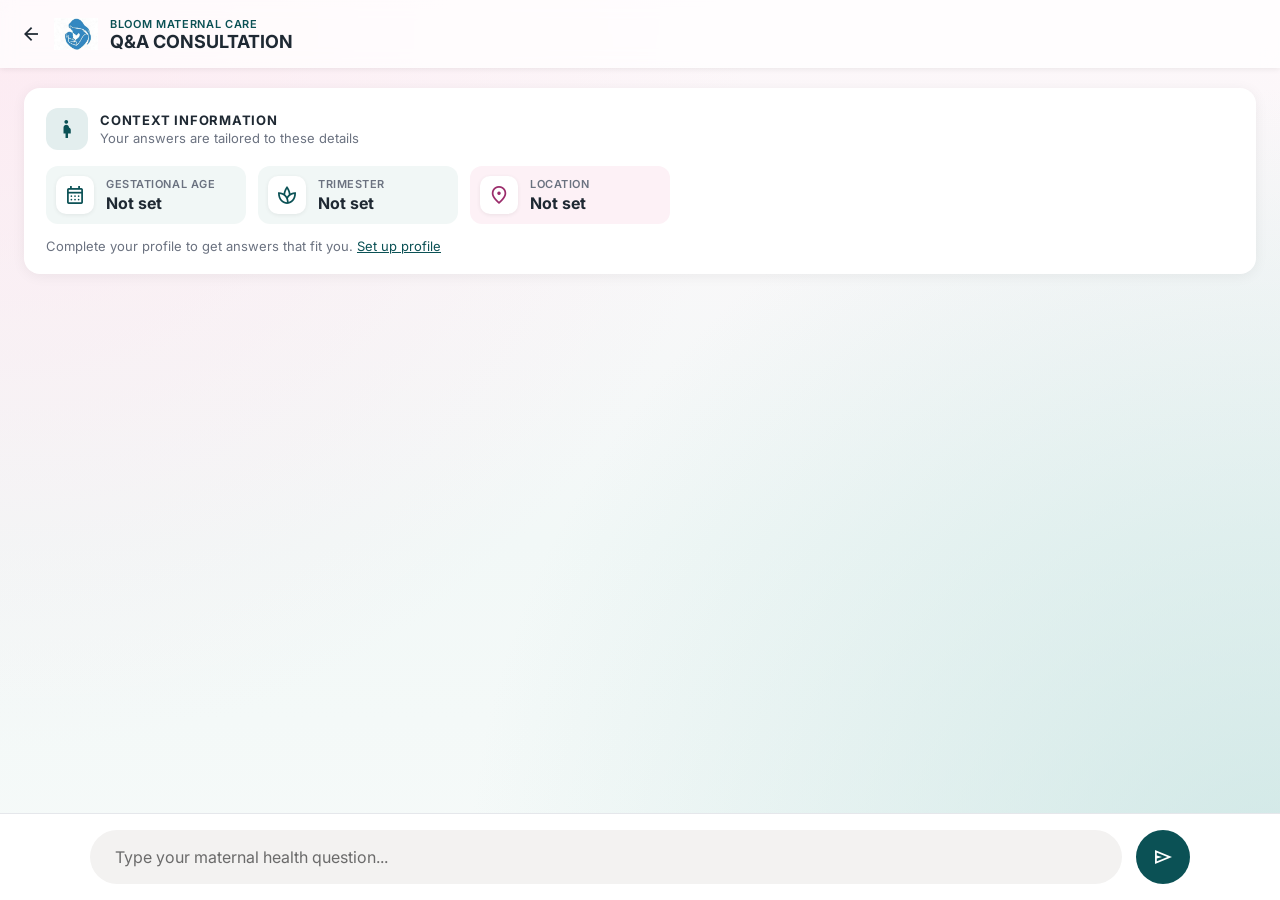
==== frontend/chat.html @ 6a5596d0 "Add chat page" ====
<!DOCTYPE html>
<html lang="en">
<head>
  <meta charset="UTF-8">
  <meta name="viewport" content="width=device-width, initial-scale=1.0">
  <title>Q&amp;A Consultation | Bloom Maternal Care</title>
  <link rel="stylesheet" href="css/base.css">
  <link rel="stylesheet" href="css/chat.css">
</head>
<body>

  <header class="app-header">
    <button class="back-btn" id="backBtn" type="button" aria-label="Back to dashboard">
      <span class="material-symbols-outlined">arrow_back</span>
    </button>
    <img class="header-logo" src="assets/images/logo.png" alt="Bloom logo">
    <div class="header-text">
      <span class="brand">Bloom Maternal Care</span>
      <span class="page-title">Q&amp;A Consultation</span>
    </div>
  </header>

  <main class="chat-main">

    <section class="context-card" aria-label="Your context information">
      <div class="context-head">
        <div class="context-title">
          <span class="context-icon">
            <span class="material-symbols-outlined">pregnant_woman</span>
          </span>
          <div>
            <h2>Context Information</h2>
            <p>Your answers are tailored to these details</p>
          </div>
        </div>
      </div>

      <div class="context-chips">
        <div class="chip">
          <span class="chip-icon">
            <span class="material-symbols-outlined">calendar_month</span>
          </span>
          <div>
            <small>Gestational age</small>
            <strong id="ctxWeeks">Not set</strong>
          </div>
        </div>

        <div class="chip">
          <span class="chip-icon">
            <span class="material-symbols-outlined">spa</span>
          </span>
          <div>
            <small>Trimester</small>
            <strong id="ctxTrimester">Not set</strong>
          </div>
        </div>

        <div class="chip pink">
          <span class="chip-icon">
            <span class="material-symbols-outlined">location_on</span>
          </span>
          <div>
            <small>Location</small>
            <strong id="ctxLocation">Not set</strong>
          </div>
        </div>
      </div>

      <p class="context-empty" id="contextEmpty" hidden>
        Complete your profile to get answers that fit you.
        <a href="profile-setup.html">Set up profile</a>
      </p>
    </section>

    <section class="messages" id="messages" aria-live="polite"></section>
  </main>

  <div class="chat-input-bar">
    <form id="chatForm" autocomplete="off">
      <input type="text" id="questionInput" placeholder="Type your maternal health question..." aria-label="Your question">
      <button type="submit" class="send-btn" id="sendBtn" aria-label="Send question">
        <span class="material-symbols-outlined">send</span>
      </button>
    </form>
  </div>

  <script src="js/chat.js"></script>
</body>
</html>
---- frontend/css/base.css ----
@import url('https://fonts.googleapis.com/css2?family=Inter:wght@400;500;600;700&display=swap');
@import url('https://fonts.googleapis.com/css2?family=Material+Symbols+Outlined');

:root {
  --primary: #0b5155;
  --primary-dark: #083d40;
  --background: #faf8f6;
  --card: #ffffff;
  --field-bg: #f3f1ef;
  --text: #1f2933;
  --muted: #6b7280;
  --badge-bg: #fbe3ee;
  --badge-text: #9b2c6b;
  --danger: #b91c1c;
  --danger-bg: #fdf0f0;
  --radius: 12px;
}

* { box-sizing: border-box; margin: 0; padding: 0; }

body {
  font-family: 'Inter', sans-serif;
  background-color: #f6f4f3;
  color: var(--text);
  min-height: 100vh;
}

/* Pink and teal gradient behind every page. It stays in place while you scroll. */
body::before {
  content: "";
  position: fixed;
  inset: 0;
  z-index: -1;
  pointer-events: none;
  background:
    radial-gradient(circle at 0% 0%, rgba(252, 228, 238, 0.65) 0, rgba(252, 228, 238, 0) 48%),
    radial-gradient(circle at 100% 100%, rgba(196, 226, 224, 0.75) 0, rgba(196, 226, 224, 0) 52%),
    linear-gradient(180deg, #fef7fa 0%, #f2f8f7 60%, #f6faf9 100%);
}

a { color: var(--primary); }

.material-symbols-outlined {
  font-family: 'Material Symbols Outlined';
  font-weight: normal;
  font-style: normal;
  font-size: 22px;
  line-height: 1;
  display: inline-block;
  white-space: nowrap;
  vertical-align: middle;
}

/* Top bar used on every page (slightly see-through so the gradient shows) */
.app-header {
  display: flex;
  align-items: center;
  gap: 12px;
  padding: 12px 20px;
  background: rgba(255, 255, 255, 0.72);
  -webkit-backdrop-filter: blur(8px);
  backdrop-filter: blur(8px);
  box-shadow: 0 1px 6px rgba(0, 0, 0, 0.08);
}

.back-btn {
  background: none;
  border: none;
  cursor: pointer;
  color: var(--text);
  display: flex;
}

.header-logo { width: 44px; height: 44px; object-fit: contain; }

.header-text { display: flex; flex-direction: column; }

.brand {
  font-size: 11px;
  font-weight: 600;
  letter-spacing: 0.06em;
  text-transform: uppercase;
  color: var(--primary);
}

.page-title {
  font-size: 18px;
  font-weight: 700;
  text-transform: uppercase;
}

/* Pink badge: "Care for Every Trimester" */
.badge {
  display: inline-flex;
  align-items: center;
  gap: 6px;
  background: var(--badge-bg);
  color: var(--badge-text);
  font-size: 12px;
  font-weight: 500;
  padding: 4px 12px;
  border-radius: 999px;
}

.badge .material-symbols-outlined { font-size: 14px; }

/* Main teal button */
.btn-primary {
  width: 100%;
  display: flex;
  align-items: center;
  justify-content: center;
  gap: 8px;
  background: var(--primary);
  color: #ffffff;
  border: none;
  border-radius: 10px;
  padding: 14px;
  font-family: inherit;
  font-size: 15px;
  font-weight: 600;
  cursor: pointer;
}

.btn-primary:hover { background: var(--primary-dark); }
---- frontend/css/chat.css ----
[hidden] { display: none !important; }

/* ---------- Page layout ---------- */
.chat-main {
  padding: 20px 24px 130px;
}

/* ---------- Context information card ---------- */
.context-card {
  background: var(--card);
  border-radius: 16px;
  padding: 20px 22px;
  box-shadow: 0 2px 14px rgba(0, 0, 0, 0.06);
  margin-bottom: 24px;
}

.context-head {
  display: flex;
  justify-content: space-between;
  align-items: center;
  gap: 12px;
  margin-bottom: 16px;
}

.context-title {
  display: flex;
  align-items: center;
  gap: 12px;
}

.context-icon {
  width: 42px;
  height: 42px;
  border-radius: 12px;
  background: #e3eeee;
  color: var(--primary);
  display: flex;
  align-items: center;
  justify-content: center;
  flex-shrink: 0;
}

.context-title h2 {
  font-size: 13px;
  font-weight: 700;
  letter-spacing: 0.06em;
  text-transform: uppercase;
  color: var(--text);
}

.context-title p {
  font-size: 13px;
  color: var(--muted);
  margin-top: 2px;
}

.context-edit {
  display: inline-flex;
  align-items: center;
  gap: 4px;
  font-size: 13px;
  font-weight: 600;
  text-decoration: none;
  padding: 6px 10px;
  border-radius: 8px;
  flex-shrink: 0;
}

.context-edit:hover { background: #e3eeee; }

.context-edit .material-symbols-outlined { font-size: 16px; }

/* The three small tiles */
.context-chips {
  display: flex;
  flex-wrap: wrap;
  gap: 12px;
  margin-bottom: 0;
}

.chip {
  display: flex;
  align-items: center;
  gap: 12px;
  min-width: 200px;
  background: #f1f7f6;
  border-radius: 12px;
  padding: 10px 18px 10px 10px;
}

.chip.pink { background: #fdf1f6; }

.chip-icon {
  width: 38px;
  height: 38px;
  border-radius: 10px;
  background: #ffffff;
  color: var(--primary);
  display: flex;
  align-items: center;
  justify-content: center;
  box-shadow: 0 1px 4px rgba(0, 0, 0, 0.07);
  flex-shrink: 0;
}

.chip.pink .chip-icon { color: var(--badge-text); }

.chip small {
  display: block;
  font-size: 11px;
  font-weight: 600;
  letter-spacing: 0.05em;
  text-transform: uppercase;
  color: var(--muted);
  margin-bottom: 2px;
}

.chip strong {
  font-size: 16px;
  font-weight: 700;
  color: var(--text);
}

/* Progress bar */
.progress-labels {
  display: flex;
  justify-content: space-between;
  font-size: 12px;
  font-weight: 600;
  color: var(--muted);
  margin-bottom: 8px;
}

.progress-labels span:last-child { color: var(--primary); }

.progress-track {
  height: 8px;
  background: #e3e8e8;
  border-radius: 999px;
  overflow: hidden;
}

.progress-bar {
  height: 100%;
  width: 0;
  background: linear-gradient(90deg, #7fb8b6, var(--primary));
  border-radius: 999px;
  transition: width 0.4s ease;
}

.context-empty {
  margin-top: 14px;
  font-size: 13px;
  color: var(--muted);
}

/* ---------- Messages ---------- */
.messages {
  display: flex;
  flex-direction: column;
  gap: 18px;
}

.msg-user {
  align-self: flex-end;
  max-width: 70%;
  background: #e8e6e4;
  border-radius: 16px;
  padding: 16px 20px;
  font-size: 16px;
  line-height: 1.5;
}

.msg-meta {
  display: flex;
  justify-content: flex-end;
  align-items: center;
  gap: 6px;
  margin-top: 8px;
  font-size: 12px;
  color: var(--muted);
}

.msg-meta .material-symbols-outlined {
  font-size: 18px;
  color: var(--primary);
}

.msg-bot {
  align-self: flex-start;
  max-width: 70%;
  background: var(--card);
  border: 2px solid var(--primary);
  border-radius: 18px;
  padding: 20px 22px;
  font-size: 16px;
  line-height: 1.6;
}

.sources {
  display: flex;
  align-items: flex-start;
  gap: 8px;
  margin-top: 14px;
  padding-top: 12px;
  border-top: 1px solid #e5e7eb;
  font-size: 14px;
  color: var(--muted);
  line-height: 1.5;
}

.sources .material-symbols-outlined {
  color: var(--primary);
  font-size: 20px;
}

.sources strong {
  color: var(--primary);
  letter-spacing: 0.04em;
  margin-right: 4px;
}

.msg-danger {
  align-self: flex-start;
  max-width: 70%;
  background: var(--danger-bg);
  border: 1px solid #f1d4d4;
  border-radius: 18px;
  padding: 20px 22px;
}

.danger-title {
  display: flex;
  align-items: center;
  gap: 10px;
  color: var(--danger);
  font-size: 20px;
  font-weight: 700;
  padding-bottom: 12px;
  margin-bottom: 12px;
  border-bottom: 1px solid #f1d4d4;
}

.msg-danger p {
  font-size: 16px;
  line-height: 1.6;
}

.msg-thinking {
  align-self: flex-start;
  background: var(--card);
  border: 1px solid #e5e7eb;
  border-radius: 18px;
  padding: 14px 20px;
  font-size: 14px;
  color: var(--muted);
}

/* ---------- Input bar fixed at the bottom ---------- */
.chat-input-bar {
  position: fixed;
  left: 0;
  right: 0;
  bottom: 0;
  background: #ffffff;
  border-top: 1px solid #e5e7eb;
  padding: 16px 24px;
}

.chat-input-bar form {
  display: flex;
  align-items: center;
  gap: 14px;
  max-width: 1100px;
  margin: 0 auto;
}

.chat-input-bar input {
  flex: 1;
  min-width: 0;
  background: #f3f2f1;
  border: 1px solid transparent;
  border-radius: 999px;
  padding: 16px 24px;
  font-family: inherit;
  font-size: 16px;
  color: var(--text);
}

.chat-input-bar input::placeholder { color: #6b6b6b; }

.chat-input-bar input:focus {
  outline: none;
  border-color: var(--primary);
  background: #ffffff;
}

.send-btn {
  width: 54px;
  height: 54px;
  flex-shrink: 0;
  border: none;
  border-radius: 50%;
  background: var(--primary);
  color: #ffffff;
  display: flex;
  align-items: center;
  justify-content: center;
  cursor: pointer;
}

.send-btn:hover { background: var(--primary-dark); }

.send-btn:disabled {
  opacity: 0.5;
  cursor: not-allowed;
}

/* ---------- Phones ---------- */
@media (max-width: 600px) {
  .chat-main { padding: 16px 16px 120px; }
  .chip { flex: 1 1 100%; }
  .context-title p { display: none; }
  .msg-user, .msg-bot, .msg-danger { max-width: 92%; }
  .chat-input-bar { padding: 12px 16px; }
}
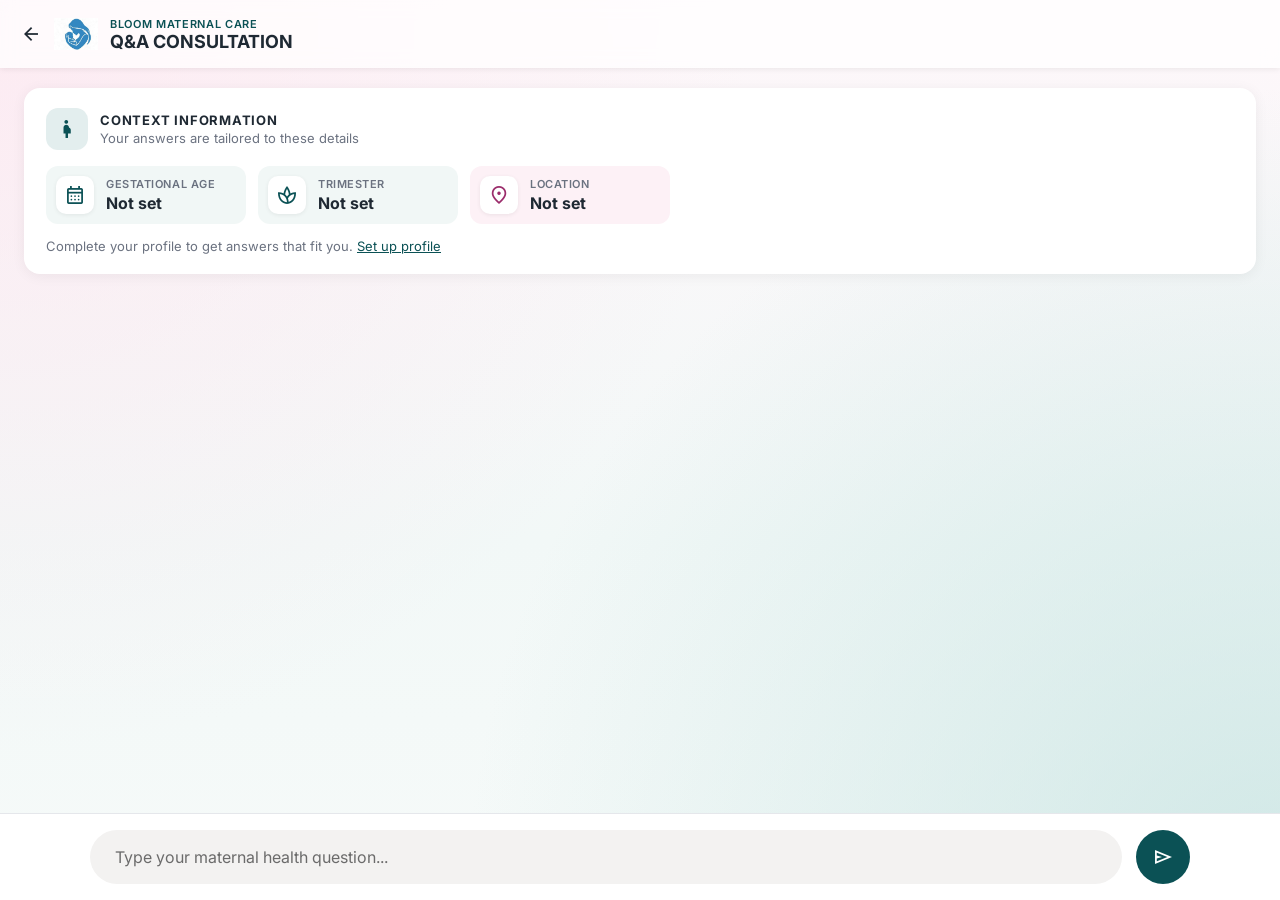
==== commit e4704b68: "Connect the registration and log in pages to the backend" ====
--- a/frontend/chat.html
+++ b/frontend/chat.html
@@ -6,6 +6,7 @@
   <title>Q&amp;A Consultation | Bloom Maternal Care</title>
   <link rel="stylesheet" href="css/base.css">
   <link rel="stylesheet" href="css/chat.css">
+  <script src="js/guard.js"></script>
 </head>
 <body>
 
--- a/frontend/css/base.css
+++ b/frontend/css/base.css
@@ -122,4 +122,25 @@
   cursor: pointer;
 }
 
-.btn-primary:hover { background: var(--primary-dark); }+.btn-primary:hover { background: var(--primary-dark); }
+
+/* Log out button in the top bar */
+.logout-btn {
+  margin-left: auto;
+  display: inline-flex;
+  align-items: center;
+  gap: 6px;
+  background: none;
+  border: 1px solid #cfd8d8;
+  border-radius: 8px;
+  padding: 8px 12px;
+  font-family: inherit;
+  font-size: 13px;
+  font-weight: 600;
+  color: var(--primary);
+  cursor: pointer;
+}
+
+.logout-btn:hover { background: #e3eeee; }
+
+.logout-btn .material-symbols-outlined { font-size: 18px; }
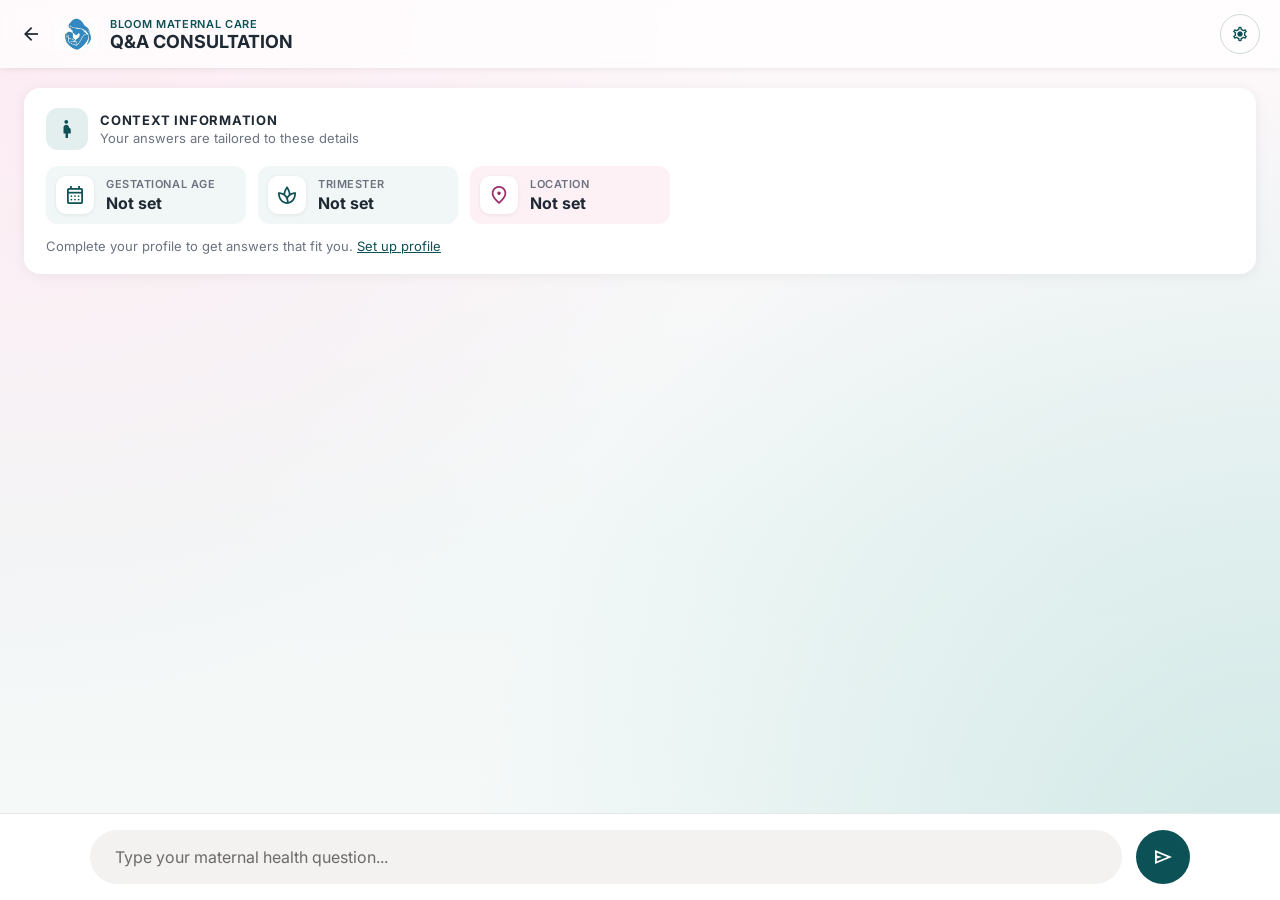
==== commit 4d92afd5: "Add accessibility settings: text size, line spacing, high contrast" ====
--- a/frontend/chat.html
+++ b/frontend/chat.html
@@ -5,8 +5,10 @@
   <meta name="viewport" content="width=device-width, initial-scale=1.0">
   <title>Q&amp;A Consultation | Bloom Maternal Care</title>
   <link rel="stylesheet" href="css/base.css">
+  <link rel="stylesheet" href="css/accessibility.css">
   <link rel="stylesheet" href="css/chat.css">
   <script src="js/guard.js"></script>
+  <script src="js/accessibility.js"></script> 
 </head>
 <body>
 
--- a/frontend/css/base.css
+++ b/frontend/css/base.css
@@ -44,7 +44,7 @@
   font-family: 'Material Symbols Outlined';
   font-weight: normal;
   font-style: normal;
-  font-size: 22px;
+  font-size: 1.375rem;
   line-height: 1;
   display: inline-block;
   white-space: nowrap;
@@ -76,7 +76,7 @@
 .header-text { display: flex; flex-direction: column; }
 
 .brand {
-  font-size: 11px;
+  font-size: 0.6875rem;
   font-weight: 600;
   letter-spacing: 0.06em;
   text-transform: uppercase;
@@ -84,7 +84,7 @@
 }
 
 .page-title {
-  font-size: 18px;
+  font-size: 1.125rem;
   font-weight: 700;
   text-transform: uppercase;
 }
@@ -96,13 +96,13 @@
   gap: 6px;
   background: var(--badge-bg);
   color: var(--badge-text);
-  font-size: 12px;
+  font-size: 0.75rem;
   font-weight: 500;
   padding: 4px 12px;
   border-radius: 999px;
 }
 
-.badge .material-symbols-outlined { font-size: 14px; }
+.badge .material-symbols-outlined { font-size: 0.875rem; }
 
 /* Main teal button */
 .btn-primary {
@@ -117,7 +117,7 @@
   border-radius: 10px;
   padding: 14px;
   font-family: inherit;
-  font-size: 15px;
+  font-size: 0.9375rem;
   font-weight: 600;
   cursor: pointer;
 }
@@ -135,7 +135,7 @@
   border-radius: 8px;
   padding: 8px 12px;
   font-family: inherit;
-  font-size: 13px;
+  font-size: 0.8125rem;
   font-weight: 600;
   color: var(--primary);
   cursor: pointer;
@@ -143,4 +143,4 @@
 
 .logout-btn:hover { background: #e3eeee; }
 
-.logout-btn .material-symbols-outlined { font-size: 18px; }+.logout-btn .material-symbols-outlined { font-size: 1.125rem; }
--- a/frontend/css/accessibility.css
+++ b/frontend/css/accessibility.css
@@ -0,0 +1,97 @@
+
+/* ===== Accessibility settings: button, panel, and the three settings ===== */
+ 
+/* Clear keyboard focus ring on every page */
+:focus-visible { outline: 3px solid #0b5155; outline-offset: 2px; }
+ 
+/* The button that opens the panel */
+.a11y-btn {
+  display: inline-flex;
+  align-items: center;
+  justify-content: center;
+  width: 40px;
+  height: 40px;
+  padding: 0;
+  background: none;
+  border: 1px solid #cfd8d8;
+  border-radius: 50%;
+  color: var(--primary);
+  cursor: pointer;
+}
+.a11y-btn:hover { background: #e3eeee; }
+.a11y-btn .material-symbols-outlined { font-size: 1.125rem; }
+
+/* Push the gear to the far right of the top bar */
+.app-header .a11y-btn { margin-left: auto; }
+/* On pages that have a Log out button, Log out already takes the right side */
+.app-header .logout-btn ~ .a11y-btn { margin-left: 0; }
+ 
+/* Used only on pages that have no top bar (for example the home page) */
+.a11y-btn.a11y-floating {
+  position: fixed;
+  top: 12px;
+  right: 12px;
+  z-index: 1000;
+  background: #ffffff;
+}
+ 
+/* The panel */
+.a11y-panel {
+  position: fixed;
+  top: 64px;
+  right: 12px;
+  z-index: 1001;
+  width: min(320px, calc(100vw - 24px));
+  background: #ffffff;
+  color: #1f2933;
+  border-radius: 12px;
+  padding: 16px;
+  box-shadow: 0 8px 30px rgba(0, 0, 0, 0.18);
+}
+.a11y-panel[hidden] { display: none; }
+.a11y-panel h2 { font-size: 1rem; margin-bottom: 12px; }
+.a11y-row { margin-bottom: 14px; }
+.a11y-row > span { display: block; font-size: 0.8125rem; font-weight: 600; margin-bottom: 6px; }
+.a11y-group { display: flex; gap: 8px; }
+.a11y-group button, .a11y-reset {
+  flex: 1;
+  padding: 8px;
+  border: 1px solid #cfd8d8;
+  border-radius: 8px;
+  background: #ffffff;
+  font-family: inherit;
+  font-size: 0.875rem;
+  font-weight: 600;
+  color: #1f2933;
+  cursor: pointer;
+}
+.a11y-group button[aria-pressed="true"] { background: #0b5155; color: #ffffff; border-color: #0b5155; }
+.a11y-size-label { text-align: center; font-size: 0.8125rem; margin-top: 4px; color: #6b7280; }
+.a11y-reset { width: 100%; margin-top: 4px; }
+ 
+/* Setting: wider line spacing */
+html.a11y-wide body { line-height: 1.8; }
+ 
+/* Setting: high contrast */
+html.a11y-contrast {
+  --primary: #004045;
+  --primary-dark: #002a2d;
+  --background: #ffffff;
+  --card: #ffffff;
+  --field-bg: #ffffff;
+  --text: #000000;
+  --muted: #222222;
+  --badge-bg: #ffffff;
+  --badge-text: #6b0f45;
+  --danger: #8b0000;
+  --danger-bg: #ffffff;
+}
+html.a11y-contrast body { background: #ffffff; color: #000000; }
+html.a11y-contrast body::before { display: none; }
+html.a11y-contrast .app-header { background: #ffffff; border-bottom: 2px solid #000000; }
+html.a11y-contrast a { text-decoration: underline; }
+html.a11y-contrast button, html.a11y-contrast input,
+html.a11y-contrast select, html.a11y-contrast textarea { border: 2px solid #000000; }
+html.a11y-contrast .btn-primary { background: #004045; color: #ffffff; }
+html.a11y-contrast :focus-visible { outline: 3px solid #000000; }
+html.a11y-contrast .a11y-panel { border: 2px solid #000000; }
--- a/frontend/css/chat.css
+++ b/frontend/css/chat.css
@@ -41,7 +41,7 @@
 }
 
 .context-title h2 {
-  font-size: 13px;
+  font-size: 0.8125rem;
   font-weight: 700;
   letter-spacing: 0.06em;
   text-transform: uppercase;
@@ -49,7 +49,7 @@
 }
 
 .context-title p {
-  font-size: 13px;
+  font-size: 0.8125rem;
   color: var(--muted);
   margin-top: 2px;
 }
@@ -58,7 +58,7 @@
   display: inline-flex;
   align-items: center;
   gap: 4px;
-  font-size: 13px;
+  font-size: 0.8125rem;
   font-weight: 600;
   text-decoration: none;
   padding: 6px 10px;
@@ -68,7 +68,7 @@
 
 .context-edit:hover { background: #e3eeee; }
 
-.context-edit .material-symbols-outlined { font-size: 16px; }
+.context-edit .material-symbols-outlined { font-size: 1rem; }
 
 /* The three small tiles */
 .context-chips {
@@ -107,7 +107,7 @@
 
 .chip small {
   display: block;
-  font-size: 11px;
+  font-size: 0.6875rem;
   font-weight: 600;
   letter-spacing: 0.05em;
   text-transform: uppercase;
@@ -116,7 +116,7 @@
 }
 
 .chip strong {
-  font-size: 16px;
+  font-size: 1rem;
   font-weight: 700;
   color: var(--text);
 }
@@ -125,7 +125,7 @@
 .progress-labels {
   display: flex;
   justify-content: space-between;
-  font-size: 12px;
+  font-size: 0.75rem;
   font-weight: 600;
   color: var(--muted);
   margin-bottom: 8px;
@@ -150,7 +150,7 @@
 
 .context-empty {
   margin-top: 14px;
-  font-size: 13px;
+  font-size: 0.8125rem;
   color: var(--muted);
 }
 
@@ -167,7 +167,7 @@
   background: #e8e6e4;
   border-radius: 16px;
   padding: 16px 20px;
-  font-size: 16px;
+  font-size: 1rem;
   line-height: 1.5;
 }
 
@@ -177,12 +177,12 @@
   align-items: center;
   gap: 6px;
   margin-top: 8px;
-  font-size: 12px;
+  font-size: 0.75rem;
   color: var(--muted);
 }
 
 .msg-meta .material-symbols-outlined {
-  font-size: 18px;
+  font-size: 1.125rem;
   color: var(--primary);
 }
 
@@ -193,7 +193,7 @@
   border: 2px solid var(--primary);
   border-radius: 18px;
   padding: 20px 22px;
-  font-size: 16px;
+  font-size: 1rem;
   line-height: 1.6;
 }
 
@@ -204,14 +204,14 @@
   margin-top: 14px;
   padding-top: 12px;
   border-top: 1px solid #e5e7eb;
-  font-size: 14px;
+  font-size: 0.875rem;
   color: var(--muted);
   line-height: 1.5;
 }
 
 .sources .material-symbols-outlined {
   color: var(--primary);
-  font-size: 20px;
+  font-size: 1.25rem;
 }
 
 .sources strong {
@@ -234,7 +234,7 @@
   align-items: center;
   gap: 10px;
   color: var(--danger);
-  font-size: 20px;
+  font-size: 1.25rem;
   font-weight: 700;
   padding-bottom: 12px;
   margin-bottom: 12px;
@@ -242,7 +242,7 @@
 }
 
 .msg-danger p {
-  font-size: 16px;
+  font-size: 1rem;
   line-height: 1.6;
 }
 
@@ -252,7 +252,7 @@
   border: 1px solid #e5e7eb;
   border-radius: 18px;
   padding: 14px 20px;
-  font-size: 14px;
+  font-size: 0.875rem;
   color: var(--muted);
 }
 
@@ -283,7 +283,7 @@
   border-radius: 999px;
   padding: 16px 24px;
   font-family: inherit;
-  font-size: 16px;
+  font-size: 1rem;
   color: var(--text);
 }
 
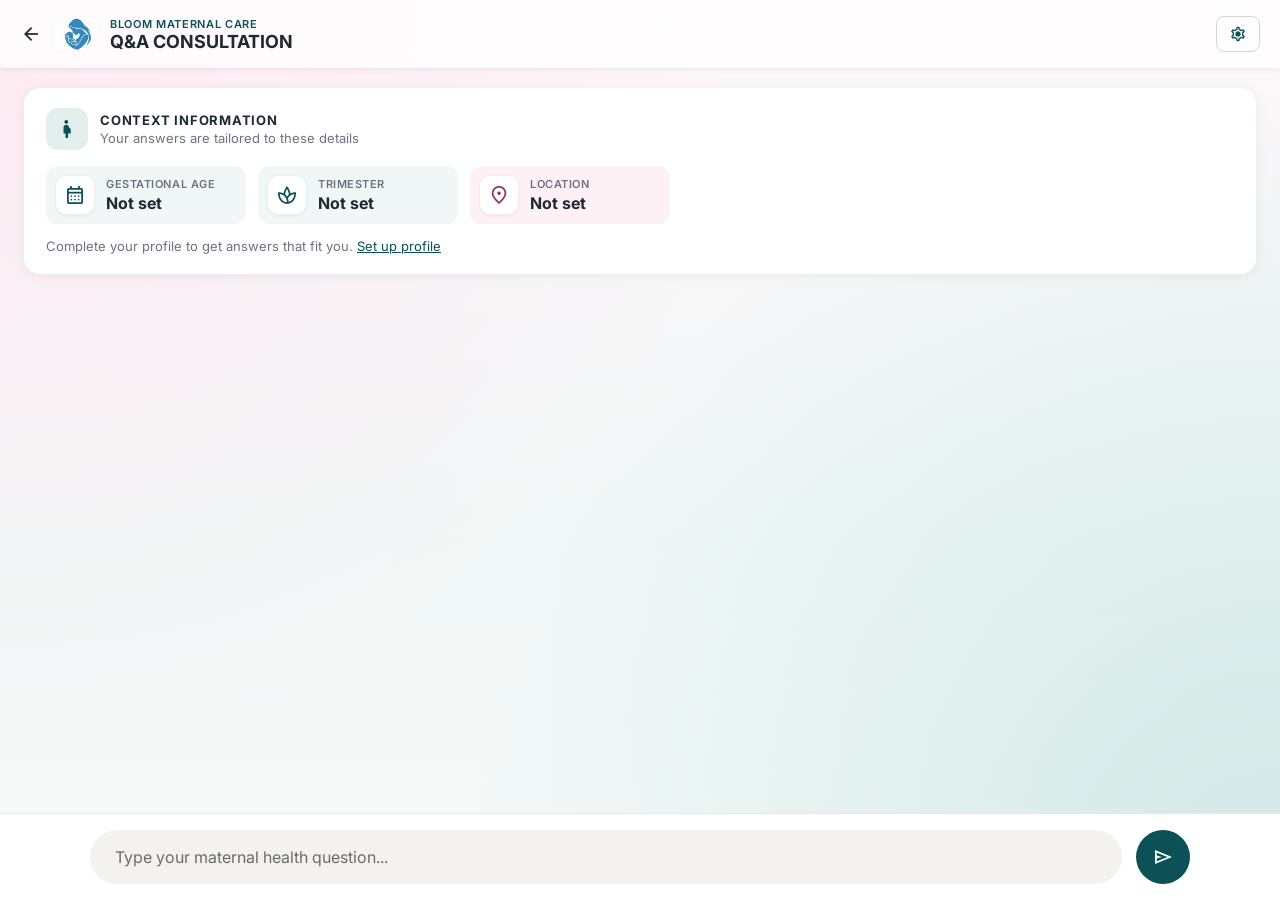
==== commit e846809d: "Add Kiswahili interface with language setting on every page" ====
--- a/frontend/chat.html
+++ b/frontend/chat.html
@@ -3,37 +3,39 @@
 <head>
   <meta charset="UTF-8">
   <meta name="viewport" content="width=device-width, initial-scale=1.0">
-  <title>Q&amp;A Consultation | Bloom Maternal Care</title>
+  <title data-i18n="chat.doc">Q&amp;A Consultation | Bloom Maternal Care</title>
   <link rel="stylesheet" href="css/base.css">
   <link rel="stylesheet" href="css/accessibility.css">
   <link rel="stylesheet" href="css/chat.css">
+  <script src="js/translations.js"></script>
+  <script src="js/i18n.js"></script>
   <script src="js/guard.js"></script>
-  <script src="js/accessibility.js"></script> 
+  <script src="js/accessibility.js"></script>
 </head>
 <body>
 
   <header class="app-header">
-    <button class="back-btn" id="backBtn" type="button" aria-label="Back to dashboard">
+    <button class="back-btn" id="backBtn" type="button" aria-label="Back to dashboard" data-i18n-aria="chat.back">
       <span class="material-symbols-outlined">arrow_back</span>
     </button>
     <img class="header-logo" src="assets/images/logo.png" alt="Bloom logo">
     <div class="header-text">
       <span class="brand">Bloom Maternal Care</span>
-      <span class="page-title">Q&amp;A Consultation</span>
+      <span class="page-title" data-i18n="chat.page">Q&amp;A Consultation</span>
     </div>
   </header>
 
   <main class="chat-main">
 
-    <section class="context-card" aria-label="Your context information">
+    <section class="context-card" aria-label="Your context information" data-i18n-aria="chat.ctxAria">
       <div class="context-head">
         <div class="context-title">
           <span class="context-icon">
             <span class="material-symbols-outlined">pregnant_woman</span>
           </span>
           <div>
-            <h2>Context Information</h2>
-            <p>Your answers are tailored to these details</p>
+            <h2 data-i18n="chat.ctxTitle">Context Information</h2>
+            <p data-i18n="chat.ctxSub">Your answers are tailored to these details</p>
           </div>
         </div>
       </div>
@@ -44,7 +46,7 @@
             <span class="material-symbols-outlined">calendar_month</span>
           </span>
           <div>
-            <small>Gestational age</small>
+            <small data-i18n="chat.age">Gestational age</small>
             <strong id="ctxWeeks">Not set</strong>
           </div>
         </div>
@@ -54,7 +56,7 @@
             <span class="material-symbols-outlined">spa</span>
           </span>
           <div>
-            <small>Trimester</small>
+            <small data-i18n="chat.trimester">Trimester</small>
             <strong id="ctxTrimester">Not set</strong>
           </div>
         </div>
@@ -64,15 +66,15 @@
             <span class="material-symbols-outlined">location_on</span>
           </span>
           <div>
-            <small>Location</small>
+            <small data-i18n="dash.location">Location</small>
             <strong id="ctxLocation">Not set</strong>
           </div>
         </div>
       </div>
 
       <p class="context-empty" id="contextEmpty" hidden>
-        Complete your profile to get answers that fit you.
-        <a href="profile-setup.html">Set up profile</a>
+        <span data-i18n="chat.complete">Complete your profile to get answers that fit you.</span>
+        <a href="profile-setup.html" data-i18n="chat.setup">Set up profile</a>
       </p>
     </section>
 
@@ -81,8 +83,8 @@
 
   <div class="chat-input-bar">
     <form id="chatForm" autocomplete="off">
-      <input type="text" id="questionInput" placeholder="Type your maternal health question..." aria-label="Your question">
-      <button type="submit" class="send-btn" id="sendBtn" aria-label="Send question">
+      <input type="text" id="questionInput" placeholder="Type your maternal health question..." data-i18n-placeholder="chat.inputPh" aria-label="Your question" data-i18n-aria="chat.inputAria">
+      <button type="submit" class="send-btn" id="sendBtn" aria-label="Send question" data-i18n-aria="chat.sendAria">
         <span class="material-symbols-outlined">send</span>
       </button>
     </form>
--- a/frontend/css/accessibility.css
+++ b/frontend/css/accessibility.css
@@ -1,20 +1,20 @@
+/* ===== Accessibility settings: button, panel, and the three settings ===== */
 
-/* ===== Accessibility settings: button, panel, and the three settings ===== */
- 
 /* Clear keyboard focus ring on every page */
 :focus-visible { outline: 3px solid #0b5155; outline-offset: 2px; }
- 
+
 /* The button that opens the panel */
 .a11y-btn {
   display: inline-flex;
   align-items: center;
-  justify-content: center;
-  width: 40px;
-  height: 40px;
-  padding: 0;
+  gap: 6px;
   background: none;
   border: 1px solid #cfd8d8;
-  border-radius: 50%;
+  border-radius: 8px;
+  padding: 8px 12px;
+  font-family: inherit;
+  font-size: 0.8125rem;
+  font-weight: 600;
   color: var(--primary);
   cursor: pointer;
 }
@@ -25,7 +25,7 @@
 .app-header .a11y-btn { margin-left: auto; }
 /* On pages that have a Log out button, Log out already takes the right side */
 .app-header .logout-btn ~ .a11y-btn { margin-left: 0; }
- 
+
 /* Used only on pages that have no top bar (for example the home page) */
 .a11y-btn.a11y-floating {
   position: fixed;
@@ -34,7 +34,7 @@
   z-index: 1000;
   background: #ffffff;
 }
- 
+
 /* The panel */
 .a11y-panel {
   position: fixed;
@@ -49,7 +49,12 @@
   box-shadow: 0 8px 30px rgba(0, 0, 0, 0.18);
 }
 .a11y-panel[hidden] { display: none; }
-.a11y-panel h2 { font-size: 1rem; margin-bottom: 12px; }
+.a11y-panel { max-height: calc(100vh - 80px); overflow-y: auto; }
+.a11y-panel .a11y-main-title { font-size: 1.125rem; margin-bottom: 4px; }
+/* Each part of the panel (Language, Accessibility) is its own section */
+.a11y-section { padding-top: 14px; margin-top: 12px; border-top: 1px solid #e3e9e9; }
+.a11y-section h3 { font-size: 1rem; font-weight: 700; margin-bottom: 10px; }
+.a11y-section .a11y-row:last-of-type { margin-bottom: 14px; }
 .a11y-row { margin-bottom: 14px; }
 .a11y-row > span { display: block; font-size: 0.8125rem; font-weight: 600; margin-bottom: 6px; }
 .a11y-group { display: flex; gap: 8px; }
@@ -68,10 +73,10 @@
 .a11y-group button[aria-pressed="true"] { background: #0b5155; color: #ffffff; border-color: #0b5155; }
 .a11y-size-label { text-align: center; font-size: 0.8125rem; margin-top: 4px; color: #6b7280; }
 .a11y-reset { width: 100%; margin-top: 4px; }
- 
+
 /* Setting: wider line spacing */
 html.a11y-wide body { line-height: 1.8; }
- 
+
 /* Setting: high contrast */
 html.a11y-contrast {
   --primary: #004045;
